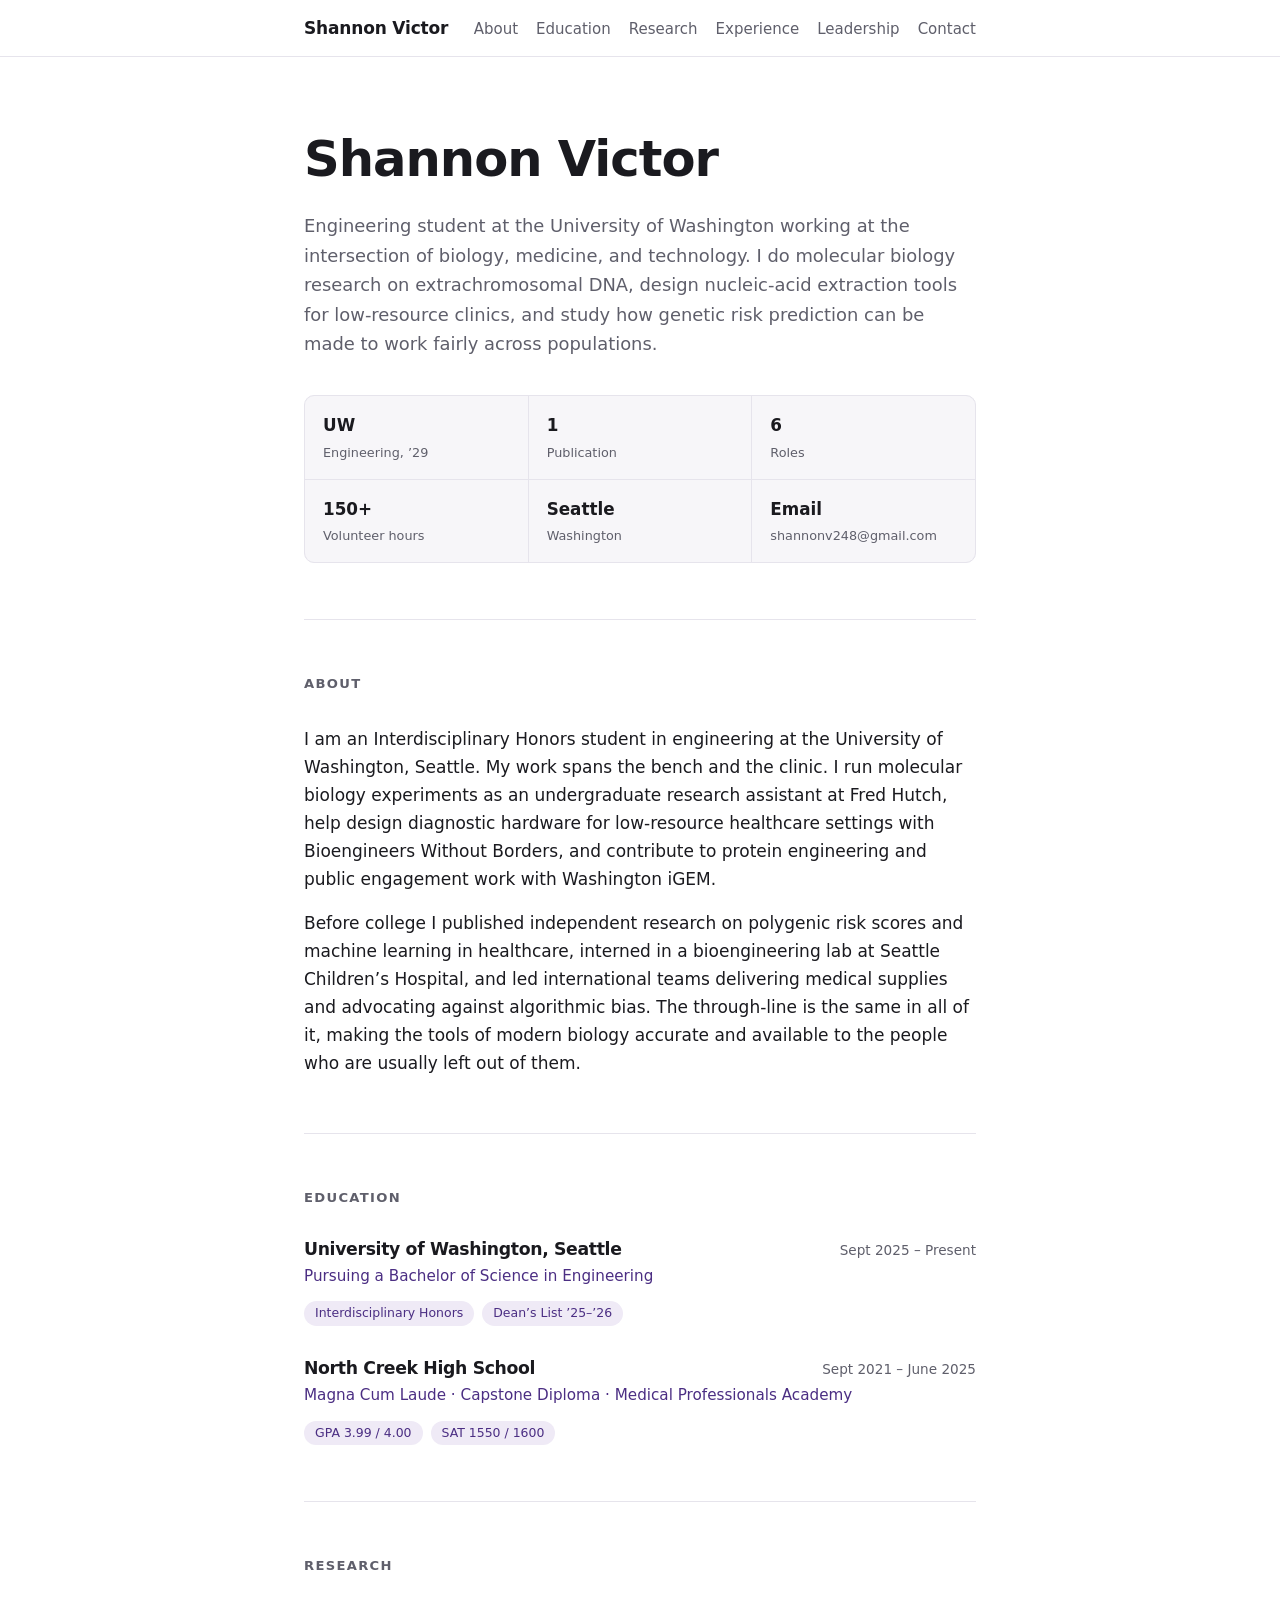
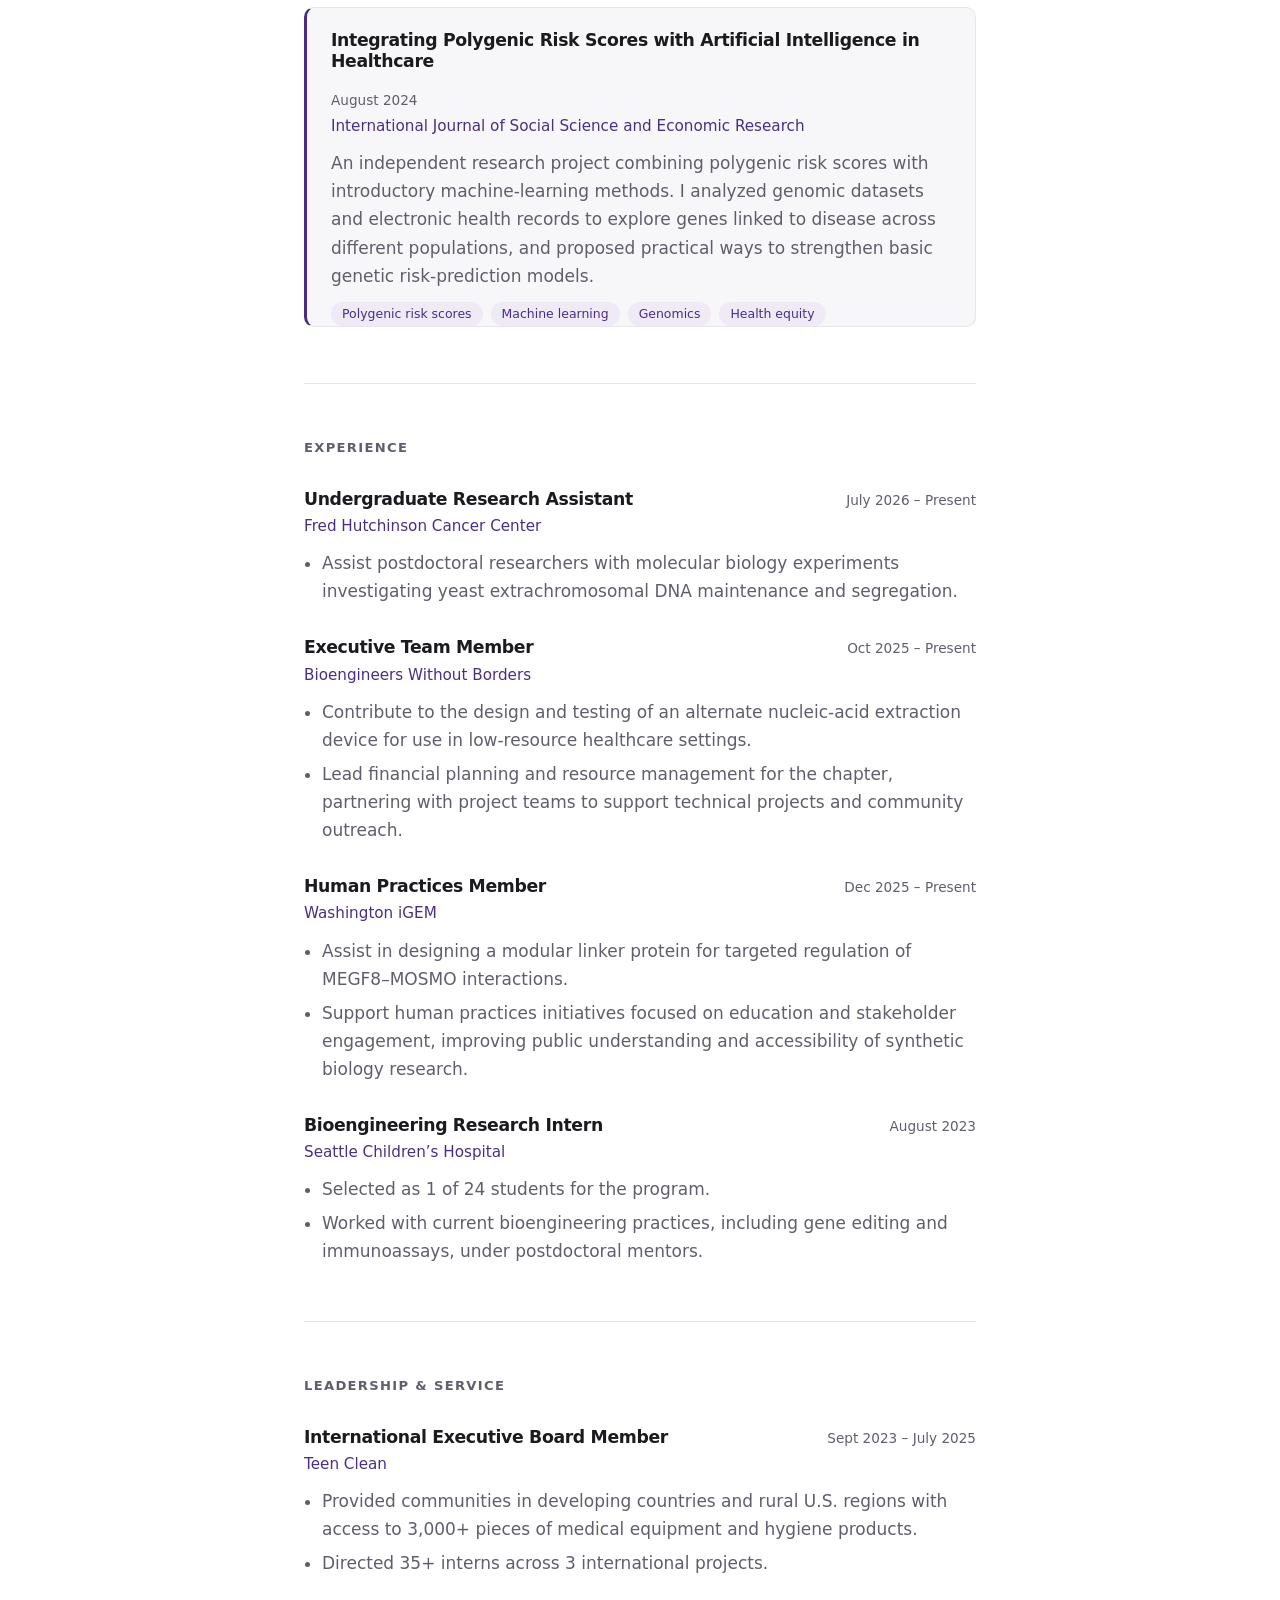
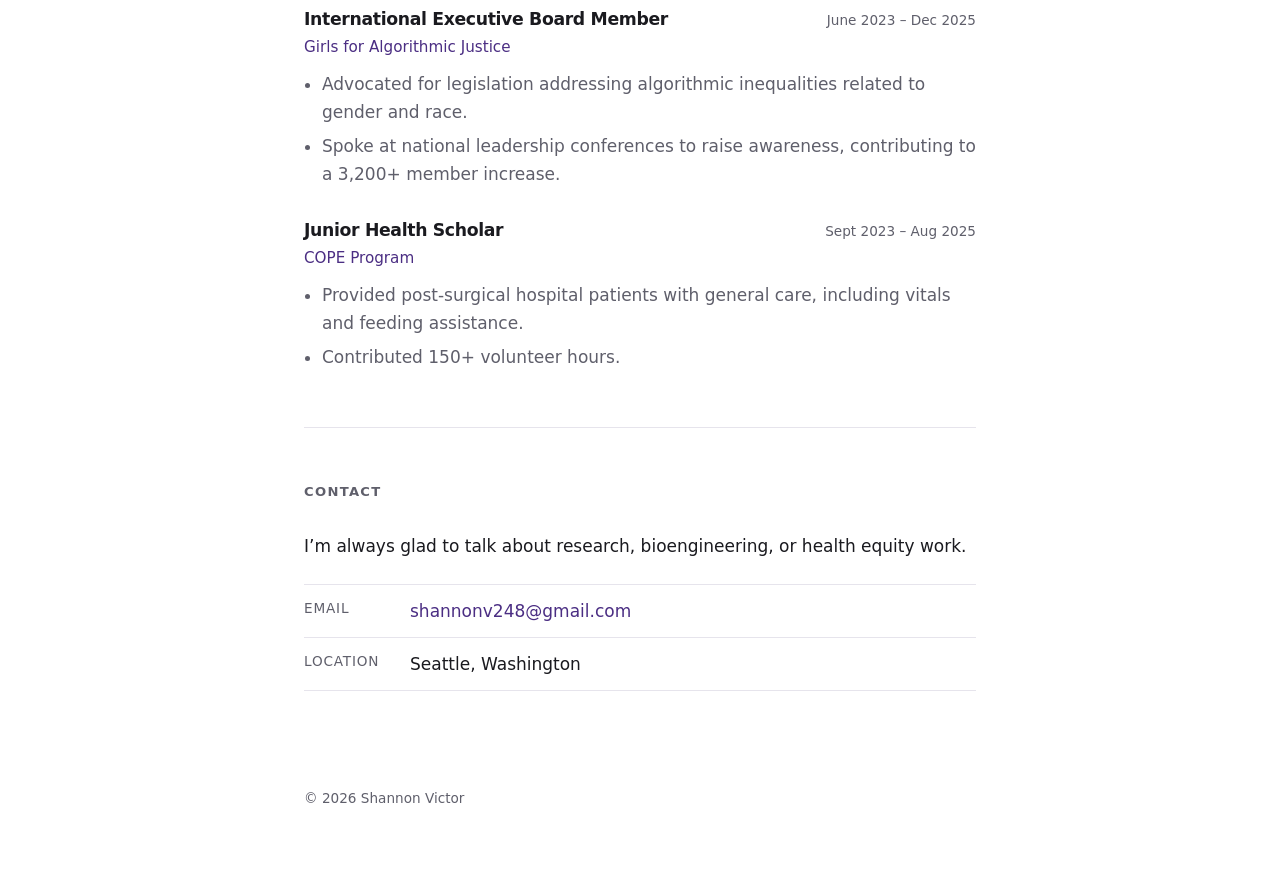
==== index.html @ d5a2d83b "first changes" ====
<!DOCTYPE html>
<html lang="en">
<head>
  <meta charset="utf-8">
  <meta name="viewport" content="width=device-width, initial-scale=1">
  <title>Shannon Victor</title>
  <meta name="description" content="Shannon Victor, an engineering student at the University of Washington. Research in genomics, synthetic biology, and accessible healthcare technology.">
  <meta property="og:title" content="Shannon Victor">
  <meta property="og:description" content="An engineering student at the University of Washington. Research in genomics, synthetic biology, and accessible healthcare technology.">
  <meta property="og:type" content="website">
  <link rel="stylesheet" href="style.css">
  <link rel="icon" href="data:image/svg+xml,<svg xmlns=%22http://www.w3.org/2000/svg%22 viewBox=%220 0 100 100%22><text y=%22.9em%22 font-size=%2290%22>🧬</text></svg>">
</head>
<body>
  <header class="site-header">
    <nav class="nav" aria-label="Main">
      <a class="nav-name" href="#top">Shannon Victor</a>
      <ul class="nav-links">
        <li><a href="#about">About</a></li>
        <li><a href="#education">Education</a></li>
        <li><a href="#research">Research</a></li>
        <li><a href="#experience">Experience</a></li>
        <li><a href="#leadership">Leadership</a></li>
        <li><a href="#contact">Contact</a></li>
      </ul>
    </nav>
  </header>

  <main id="top">
    <!-- Hero -->
    <section class="hero">
      <h1>Shannon Victor</h1>
      <p class="lede">
        Engineering student at the University of Washington working at the intersection of
        biology, medicine, and technology. I do molecular biology research on extrachromosomal
        DNA, design nucleic-acid extraction tools for low-resource clinics, and study how
        genetic risk prediction can be made to work fairly across populations.
      </p>
      <ul class="stats" aria-label="Quick facts">
        <li><span class="stat-value">UW</span><span class="stat-label">Engineering, ’29</span></li>
        <li><span class="stat-value">1</span><span class="stat-label">Publication</span></li>
        <li><span class="stat-value">6</span><span class="stat-label">Roles</span></li>
        <li><span class="stat-value">150+</span><span class="stat-label">Volunteer hours</span></li>
        <li><span class="stat-value">Seattle</span><span class="stat-label">Washington</span></li>
        <li><a href="mailto:shannonv248@gmail.com"><span class="stat-value">Email</span><span class="stat-label">shannonv248@gmail.com</span></a></li>
      </ul>
    </section>

    <!-- About -->
    <section id="about">
      <h2>About</h2>
      <div class="prose">
        <p>
          I am an Interdisciplinary Honors student in engineering at the University of Washington,
          Seattle. My work spans the bench and the clinic. I run molecular biology experiments as an
          undergraduate research assistant at Fred Hutch, help design diagnostic hardware for
          low-resource healthcare settings with Bioengineers Without Borders, and contribute to
          protein engineering and public engagement work with Washington iGEM.
        </p>
        <p>
          Before college I published independent research on polygenic risk scores and machine
          learning in healthcare, interned in a bioengineering lab at Seattle Children’s Hospital,
          and led international teams delivering medical supplies and advocating against algorithmic
          bias. The through-line is the same in all of it, making the tools of modern biology
          accurate and available to the people who are usually left out of them.
        </p>
      </div>
    </section>

    <!-- Education -->
    <section id="education">
      <h2>Education</h2>

      <article class="entry">
        <div class="entry-head">
          <h3>University of Washington, Seattle</h3>
          <span class="dates">Sept 2025 – Present</span>
        </div>
        <p class="org">Pursuing a Bachelor of Science in Engineering</p>
        <ul class="tags">
          <li>Interdisciplinary Honors</li>
          <li>Dean’s List ’25–’26</li>
        </ul>
      </article>

      <article class="entry">
        <div class="entry-head">
          <h3>North Creek High School</h3>
          <span class="dates">Sept 2021 – June 2025</span>
        </div>
        <p class="org">Magna Cum Laude · Capstone Diploma · Medical Professionals Academy</p>
        <ul class="tags">
          <li>GPA 3.99 / 4.00</li>
          <li>SAT 1550 / 1600</li>
        </ul>
      </article>
    </section>

    <!-- Research -->
    <section id="research">
      <h2>Research</h2>

      <article class="entry feature">
        <div class="entry-head">
          <h3>Integrating Polygenic Risk Scores with Artificial Intelligence in Healthcare</h3>
          <span class="dates">August 2024</span>
        </div>
        <p class="org">International Journal of Social Science and Economic Research</p>
        <p class="entry-body">
          An independent research project combining polygenic risk scores with introductory
          machine-learning methods. I analyzed genomic datasets and electronic health records to
          explore genes linked to disease across different populations, and proposed practical ways
          to strengthen basic genetic risk-prediction models.
        </p>
        <ul class="tags">
          <li>Polygenic risk scores</li>
          <li>Machine learning</li>
          <li>Genomics</li>
          <li>Health equity</li>
        </ul>
      </article>
    </section>

    <!-- Experience -->
    <section id="experience">
      <h2>Experience</h2>

      <article class="entry">
        <div class="entry-head">
          <h3>Undergraduate Research Assistant</h3>
          <span class="dates">July 2026 – Present</span>
        </div>
        <p class="org">Fred Hutchinson Cancer Center</p>
        <ul class="bullets">
          <li>Assist postdoctoral researchers with molecular biology experiments investigating yeast extrachromosomal DNA maintenance and segregation.</li>
        </ul>
      </article>

      <article class="entry">
        <div class="entry-head">
          <h3>Executive Team Member</h3>
          <span class="dates">Oct 2025 – Present</span>
        </div>
        <p class="org">Bioengineers Without Borders</p>
        <ul class="bullets">
          <li>Contribute to the design and testing of an alternate nucleic-acid extraction device for use in low-resource healthcare settings.</li>
          <li>Lead financial planning and resource management for the chapter, partnering with project teams to support technical projects and community outreach.</li>
        </ul>
      </article>

      <article class="entry">
        <div class="entry-head">
          <h3>Human Practices Member</h3>
          <span class="dates">Dec 2025 – Present</span>
        </div>
        <p class="org">Washington iGEM</p>
        <ul class="bullets">
          <li>Assist in designing a modular linker protein for targeted regulation of MEGF8–MOSMO interactions.</li>
          <li>Support human practices initiatives focused on education and stakeholder engagement, improving public understanding and accessibility of synthetic biology research.</li>
        </ul>
      </article>

      <article class="entry">
        <div class="entry-head">
          <h3>Bioengineering Research Intern</h3>
          <span class="dates">August 2023</span>
        </div>
        <p class="org">Seattle Children’s Hospital</p>
        <ul class="bullets">
          <li>Selected as 1 of 24 students for the program.</li>
          <li>Worked with current bioengineering practices, including gene editing and immunoassays, under postdoctoral mentors.</li>
        </ul>
      </article>
    </section>

    <!-- Leadership & Service -->
    <section id="leadership">
      <h2>Leadership &amp; Service</h2>

      <article class="entry">
        <div class="entry-head">
          <h3>International Executive Board Member</h3>
          <span class="dates">Sept 2023 – July 2025</span>
        </div>
        <p class="org">Teen Clean</p>
        <ul class="bullets">
          <li>Provided communities in developing countries and rural U.S. regions with access to 3,000+ pieces of medical equipment and hygiene products.</li>
          <li>Directed 35+ interns across 3 international projects.</li>
        </ul>
      </article>

      <article class="entry">
        <div class="entry-head">
          <h3>International Executive Board Member</h3>
          <span class="dates">June 2023 – Dec 2025</span>
        </div>
        <p class="org">Girls for Algorithmic Justice</p>
        <ul class="bullets">
          <li>Advocated for legislation addressing algorithmic inequalities related to gender and race.</li>
          <li>Spoke at national leadership conferences to raise awareness, contributing to a 3,200+ member increase.</li>
        </ul>
      </article>

      <article class="entry">
        <div class="entry-head">
          <h3>Junior Health Scholar</h3>
          <span class="dates">Sept 2023 – Aug 2025</span>
        </div>
        <p class="org">COPE Program</p>
        <ul class="bullets">
          <li>Provided post-surgical hospital patients with general care, including vitals and feeding assistance.</li>
          <li>Contributed 150+ volunteer hours.</li>
        </ul>
      </article>
    </section>

    <!-- Contact -->
    <section id="contact">
      <h2>Contact</h2>
      <div class="prose">
        <p>I’m always glad to talk about research, bioengineering, or health equity work.</p>
      </div>
      <ul class="contact-list">
        <li>
          <span class="contact-label">Email</span>
          <a href="mailto:shannonv248@gmail.com">shannonv248@gmail.com</a>
        </li>
        <li>
          <span class="contact-label">Location</span>
          <span>Seattle, Washington</span>
        </li>
      </ul>
    </section>
  </main>

  <footer>
    <p>© <span id="year">2026</span> Shannon Victor</p>
  </footer>

  <script>
    document.getElementById('year').textContent = new Date().getFullYear();
  </script>
</body>
</html>
---- style.css ----
/* ---- Tokens ---- */
:root {
  --bg: #ffffff;
  --bg-subtle: #f7f6f9;
  --text: #1a1a1f;
  --text-muted: #5f5f6b;
  --rule: #e6e4ec;
  --accent: #4b2e83;         /* UW purple */
  --accent-soft: #efeaf6;
  --max: 720px;
}

@media (prefers-color-scheme: dark) {
  :root {
    --bg: #131317;
    --bg-subtle: #1a1a20;
    --text: #eceaf0;
    --text-muted: #9d9bab;
    --rule: #2c2b34;
    --accent: #b9a3e3;
    --accent-soft: #241d33;
  }
}

*, *::before, *::after { box-sizing: border-box; }

body {
  margin: 0;
  background: var(--bg);
  color: var(--text);
  font-family: ui-sans-serif, system-ui, -apple-system, "Segoe UI", Helvetica, Arial, sans-serif;
  font-size: 17px;
  line-height: 1.65;
  -webkit-font-smoothing: antialiased;
}

a { color: var(--accent); text-decoration: none; }
a:hover { text-decoration: underline; }

/* ---- Header / nav ---- */
.site-header {
  position: sticky;
  top: 0;
  z-index: 10;
  background: color-mix(in srgb, var(--bg) 88%, transparent);
  backdrop-filter: blur(8px);
  border-bottom: 1px solid var(--rule);
}

.nav {
  max-width: var(--max);
  margin: 0 auto;
  padding: 14px 24px;
  display: flex;
  align-items: center;
  justify-content: space-between;
  gap: 16px;
  flex-wrap: wrap;
}

.nav-name {
  font-weight: 600;
  color: var(--text);
  letter-spacing: -0.01em;
}
.nav-name:hover { text-decoration: none; color: var(--accent); }

.nav-links {
  display: flex;
  gap: 18px;
  list-style: none;
  margin: 0;
  padding: 0;
  flex-wrap: wrap;
}

.nav-links a {
  color: var(--text-muted);
  font-size: 15px;
}
.nav-links a:hover { color: var(--accent); text-decoration: none; }

/* ---- Layout ---- */
main {
  max-width: var(--max);
  margin: 0 auto;
  padding: 0 24px;
}

section { padding: 56px 0; border-bottom: 1px solid var(--rule); }
section:last-of-type { border-bottom: none; }

h1, h2, h3 { letter-spacing: -0.02em; line-height: 1.25; }

/* ---- Hero ---- */
.hero { padding-top: 72px; }

.hero h1 {
  font-size: clamp(2.2rem, 6vw, 3.1rem);
  margin: 0 0 20px;
}

.lede {
  font-size: 1.12rem;
  color: var(--text-muted);
  margin: 0 0 36px;
  max-width: 62ch;
}

.stats {
  list-style: none;
  margin: 0;
  padding: 0;
  display: grid;
  grid-template-columns: repeat(3, 1fr);
  gap: 1px;
  background: var(--rule);
  border: 1px solid var(--rule);
  border-radius: 10px;
  overflow: hidden;
}

.stats li { background: var(--bg-subtle); padding: 16px 18px; }
.stats a { display: block; color: inherit; }
.stats a:hover { text-decoration: none; }
.stats a:hover .stat-value { color: var(--accent); }

.stat-value {
  display: block;
  font-weight: 600;
  font-size: 1.05rem;
}

.stat-label {
  display: block;
  font-size: 0.8rem;
  color: var(--text-muted);
  margin-top: 2px;
  overflow-wrap: anywhere;
}

/* ---- Sections ---- */
h2 {
  font-size: 0.82rem;
  text-transform: uppercase;
  letter-spacing: 0.1em;
  color: var(--text-muted);
  font-weight: 600;
  margin: 0 0 32px;
}

.prose p { margin: 0 0 16px; max-width: 65ch; }
.prose p:last-child { margin-bottom: 0; }

/* ---- Entries ---- */
.entry { padding: 0 0 32px; }
.entry:last-child { padding-bottom: 0; }

.entry-head {
  display: flex;
  align-items: baseline;
  justify-content: space-between;
  gap: 16px;
  flex-wrap: wrap;
}

.entry h3 {
  font-size: 1.08rem;
  font-weight: 600;
  margin: 0;
}

.dates {
  font-size: 0.85rem;
  color: var(--text-muted);
  white-space: nowrap;
  font-variant-numeric: tabular-nums;
}

.org {
  margin: 3px 0 10px;
  color: var(--accent);
  font-size: 0.95rem;
}

.entry-body { margin: 0 0 12px; color: var(--text-muted); max-width: 65ch; }

.bullets {
  margin: 0;
  padding-left: 18px;
  color: var(--text-muted);
}
.bullets li { margin-bottom: 6px; max-width: 64ch; }
.bullets li:last-child { margin-bottom: 0; }

.feature {
  background: var(--bg-subtle);
  border: 1px solid var(--rule);
  border-left: 3px solid var(--accent);
  border-radius: 10px;
  padding: 22px 24px;
}

/* ---- Tags ---- */
.tags {
  list-style: none;
  display: flex;
  flex-wrap: wrap;
  gap: 8px;
  margin: 12px 0 0;
  padding: 0;
}

.tags li {
  font-size: 0.78rem;
  color: var(--accent);
  background: var(--accent-soft);
  border-radius: 999px;
  padding: 3px 11px;
  line-height: 1.5;
}

/* ---- Contact ---- */
.contact-list {
  list-style: none;
  margin: 24px 0 0;
  padding: 0;
}

.contact-list li {
  display: flex;
  gap: 16px;
  padding: 12px 0;
  border-top: 1px solid var(--rule);
}
.contact-list li:last-child { border-bottom: 1px solid var(--rule); }

.contact-label {
  flex: 0 0 90px;
  color: var(--text-muted);
  font-size: 0.85rem;
  text-transform: uppercase;
  letter-spacing: 0.06em;
}

/* ---- Footer ---- */
footer {
  max-width: var(--max);
  margin: 0 auto;
  padding: 40px 24px 64px;
  color: var(--text-muted);
  font-size: 0.85rem;
}
footer p { margin: 0; }

/* ---- Small screens ---- */
@media (max-width: 620px) {
  .stats { grid-template-columns: repeat(2, 1fr); }
  .nav { justify-content: center; }
  .dates { white-space: normal; }
}

/* ---- Print (so the page prints like a clean CV) ---- */
@media print {
  .site-header { display: none; }
  section { padding: 20px 0; break-inside: avoid; }
  .feature { border-left-color: #000; }
  body { font-size: 11pt; color: #000; background: #fff; }
}
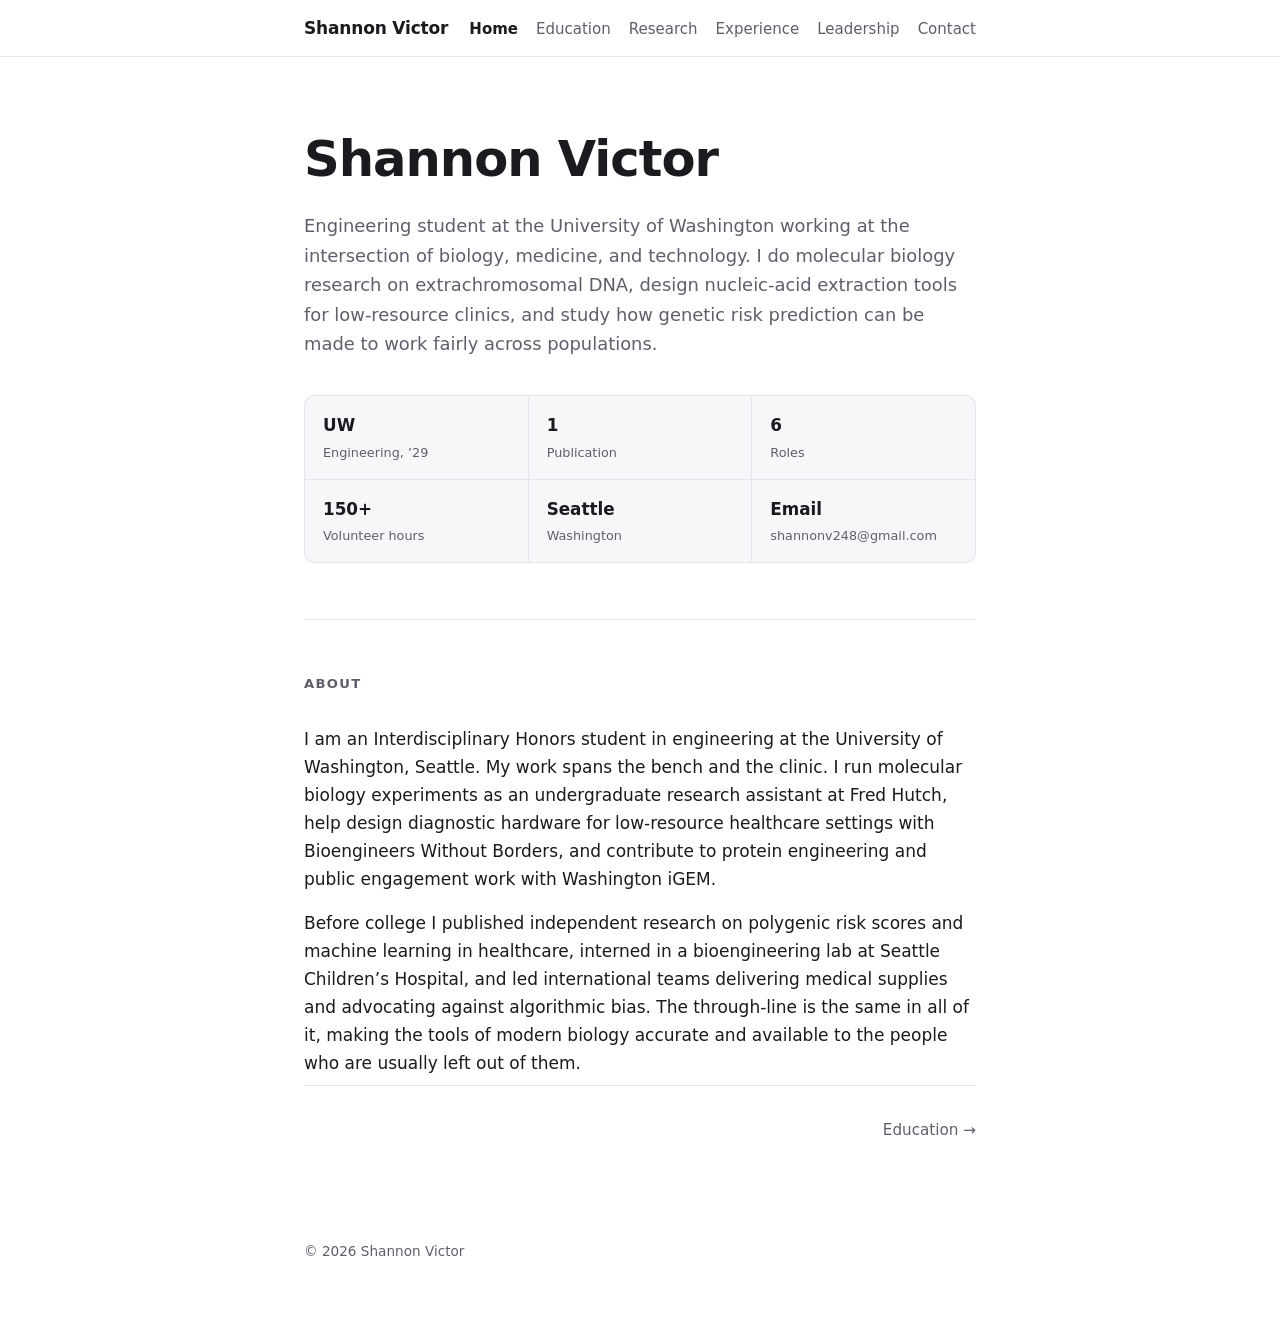
==== commit b73853bb: "Split single page into separate pages" ====
--- a/index.html
+++ b/index.html
@@ -14,20 +14,19 @@
 <body>
   <header class="site-header">
     <nav class="nav" aria-label="Main">
-      <a class="nav-name" href="#top">Shannon Victor</a>
+      <a class="nav-name" href="index.html">Shannon Victor</a>
       <ul class="nav-links">
-        <li><a href="#about">About</a></li>
-        <li><a href="#education">Education</a></li>
-        <li><a href="#research">Research</a></li>
-        <li><a href="#experience">Experience</a></li>
-        <li><a href="#leadership">Leadership</a></li>
-        <li><a href="#contact">Contact</a></li>
+        <li><a href="index.html" class="active">Home</a></li>
+        <li><a href="education.html">Education</a></li>
+        <li><a href="research.html">Research</a></li>
+        <li><a href="experience.html">Experience</a></li>
+        <li><a href="leadership.html">Leadership</a></li>
+        <li><a href="contact.html">Contact</a></li>
       </ul>
     </nav>
   </header>
 
   <main id="top">
-    <!-- Hero -->
     <section class="hero">
       <h1>Shannon Victor</h1>
       <p class="lede">
@@ -46,7 +45,6 @@
       </ul>
     </section>
 
-    <!-- About -->
     <section id="about">
       <h2>About</h2>
       <div class="prose">
@@ -65,171 +63,10 @@
           accurate and available to the people who are usually left out of them.
         </p>
       </div>
-    </section>
-
-    <!-- Education -->
-    <section id="education">
-      <h2>Education</h2>
-
-      <article class="entry">
-        <div class="entry-head">
-          <h3>University of Washington, Seattle</h3>
-          <span class="dates">Sept 2025 – Present</span>
-        </div>
-        <p class="org">Pursuing a Bachelor of Science in Engineering</p>
-        <ul class="tags">
-          <li>Interdisciplinary Honors</li>
-          <li>Dean’s List ’25–’26</li>
-        </ul>
-      </article>
-
-      <article class="entry">
-        <div class="entry-head">
-          <h3>North Creek High School</h3>
-          <span class="dates">Sept 2021 – June 2025</span>
-        </div>
-        <p class="org">Magna Cum Laude · Capstone Diploma · Medical Professionals Academy</p>
-        <ul class="tags">
-          <li>GPA 3.99 / 4.00</li>
-          <li>SAT 1550 / 1600</li>
-        </ul>
-      </article>
-    </section>
-
-    <!-- Research -->
-    <section id="research">
-      <h2>Research</h2>
-
-      <article class="entry feature">
-        <div class="entry-head">
-          <h3>Integrating Polygenic Risk Scores with Artificial Intelligence in Healthcare</h3>
-          <span class="dates">August 2024</span>
-        </div>
-        <p class="org">International Journal of Social Science and Economic Research</p>
-        <p class="entry-body">
-          An independent research project combining polygenic risk scores with introductory
-          machine-learning methods. I analyzed genomic datasets and electronic health records to
-          explore genes linked to disease across different populations, and proposed practical ways
-          to strengthen basic genetic risk-prediction models.
-        </p>
-        <ul class="tags">
-          <li>Polygenic risk scores</li>
-          <li>Machine learning</li>
-          <li>Genomics</li>
-          <li>Health equity</li>
-        </ul>
-      </article>
-    </section>
-
-    <!-- Experience -->
-    <section id="experience">
-      <h2>Experience</h2>
-
-      <article class="entry">
-        <div class="entry-head">
-          <h3>Undergraduate Research Assistant</h3>
-          <span class="dates">July 2026 – Present</span>
-        </div>
-        <p class="org">Fred Hutchinson Cancer Center</p>
-        <ul class="bullets">
-          <li>Assist postdoctoral researchers with molecular biology experiments investigating yeast extrachromosomal DNA maintenance and segregation.</li>
-        </ul>
-      </article>
-
-      <article class="entry">
-        <div class="entry-head">
-          <h3>Executive Team Member</h3>
-          <span class="dates">Oct 2025 – Present</span>
-        </div>
-        <p class="org">Bioengineers Without Borders</p>
-        <ul class="bullets">
-          <li>Contribute to the design and testing of an alternate nucleic-acid extraction device for use in low-resource healthcare settings.</li>
-          <li>Lead financial planning and resource management for the chapter, partnering with project teams to support technical projects and community outreach.</li>
-        </ul>
-      </article>
-
-      <article class="entry">
-        <div class="entry-head">
-          <h3>Human Practices Member</h3>
-          <span class="dates">Dec 2025 – Present</span>
-        </div>
-        <p class="org">Washington iGEM</p>
-        <ul class="bullets">
-          <li>Assist in designing a modular linker protein for targeted regulation of MEGF8–MOSMO interactions.</li>
-          <li>Support human practices initiatives focused on education and stakeholder engagement, improving public understanding and accessibility of synthetic biology research.</li>
-        </ul>
-      </article>
-
-      <article class="entry">
-        <div class="entry-head">
-          <h3>Bioengineering Research Intern</h3>
-          <span class="dates">August 2023</span>
-        </div>
-        <p class="org">Seattle Children’s Hospital</p>
-        <ul class="bullets">
-          <li>Selected as 1 of 24 students for the program.</li>
-          <li>Worked with current bioengineering practices, including gene editing and immunoassays, under postdoctoral mentors.</li>
-        </ul>
-      </article>
-    </section>
-
-    <!-- Leadership & Service -->
-    <section id="leadership">
-      <h2>Leadership &amp; Service</h2>
-
-      <article class="entry">
-        <div class="entry-head">
-          <h3>International Executive Board Member</h3>
-          <span class="dates">Sept 2023 – July 2025</span>
-        </div>
-        <p class="org">Teen Clean</p>
-        <ul class="bullets">
-          <li>Provided communities in developing countries and rural U.S. regions with access to 3,000+ pieces of medical equipment and hygiene products.</li>
-          <li>Directed 35+ interns across 3 international projects.</li>
-        </ul>
-      </article>
-
-      <article class="entry">
-        <div class="entry-head">
-          <h3>International Executive Board Member</h3>
-          <span class="dates">June 2023 – Dec 2025</span>
-        </div>
-        <p class="org">Girls for Algorithmic Justice</p>
-        <ul class="bullets">
-          <li>Advocated for legislation addressing algorithmic inequalities related to gender and race.</li>
-          <li>Spoke at national leadership conferences to raise awareness, contributing to a 3,200+ member increase.</li>
-        </ul>
-      </article>
-
-      <article class="entry">
-        <div class="entry-head">
-          <h3>Junior Health Scholar</h3>
-          <span class="dates">Sept 2023 – Aug 2025</span>
-        </div>
-        <p class="org">COPE Program</p>
-        <ul class="bullets">
-          <li>Provided post-surgical hospital patients with general care, including vitals and feeding assistance.</li>
-          <li>Contributed 150+ volunteer hours.</li>
-        </ul>
-      </article>
-    </section>
-
-    <!-- Contact -->
-    <section id="contact">
-      <h2>Contact</h2>
-      <div class="prose">
-        <p>I’m always glad to talk about research, bioengineering, or health equity work.</p>
+      <div class="page-nav">
+        <span class="spacer"></span>
+        <a href="education.html">Education →</a>
       </div>
-      <ul class="contact-list">
-        <li>
-          <span class="contact-label">Email</span>
-          <a href="mailto:shannonv248@gmail.com">shannonv248@gmail.com</a>
-        </li>
-        <li>
-          <span class="contact-label">Location</span>
-          <span>Seattle, Washington</span>
-        </li>
-      </ul>
     </section>
   </main>
 
@@ -237,8 +74,6 @@
     <p>© <span id="year">2026</span> Shannon Victor</p>
   </footer>
 
-  <script>
-    document.getElementById('year').textContent = new Date().getFullYear();
-  </script>
+  <script>document.getElementById('year').textContent = new Date().getFullYear();</script>
 </body>
 </html>
--- a/style.css
+++ b/style.css
@@ -79,6 +79,7 @@
   font-size: 15px;
 }
 .nav-links a:hover { color: var(--accent); text-decoration: none; }
+.nav-links a.active { color: var(--text); font-weight: 600; }
 
 /* ---- Layout ---- */
 main {
@@ -99,6 +100,35 @@
   font-size: clamp(2.2rem, 6vw, 3.1rem);
   margin: 0 0 20px;
 }
+
+/* ---- Interior page header ---- */
+.page { padding-top: 64px; }
+
+.page-title {
+  font-size: clamp(1.8rem, 5vw, 2.4rem);
+  margin: 0 0 8px;
+}
+
+.page-intro {
+  color: var(--text-muted);
+  font-size: 1.05rem;
+  margin: 0 0 40px;
+  max-width: 60ch;
+}
+
+.page-nav {
+  margin-top: 8px;
+  padding-top: 32px;
+  border-top: 1px solid var(--rule);
+  display: flex;
+  justify-content: space-between;
+  gap: 16px;
+  flex-wrap: wrap;
+  font-size: 0.95rem;
+}
+.page-nav a { color: var(--text-muted); }
+.page-nav a:hover { color: var(--accent); text-decoration: none; }
+.page-nav .spacer { flex: 1; }
 
 .lede {
   font-size: 1.12rem;
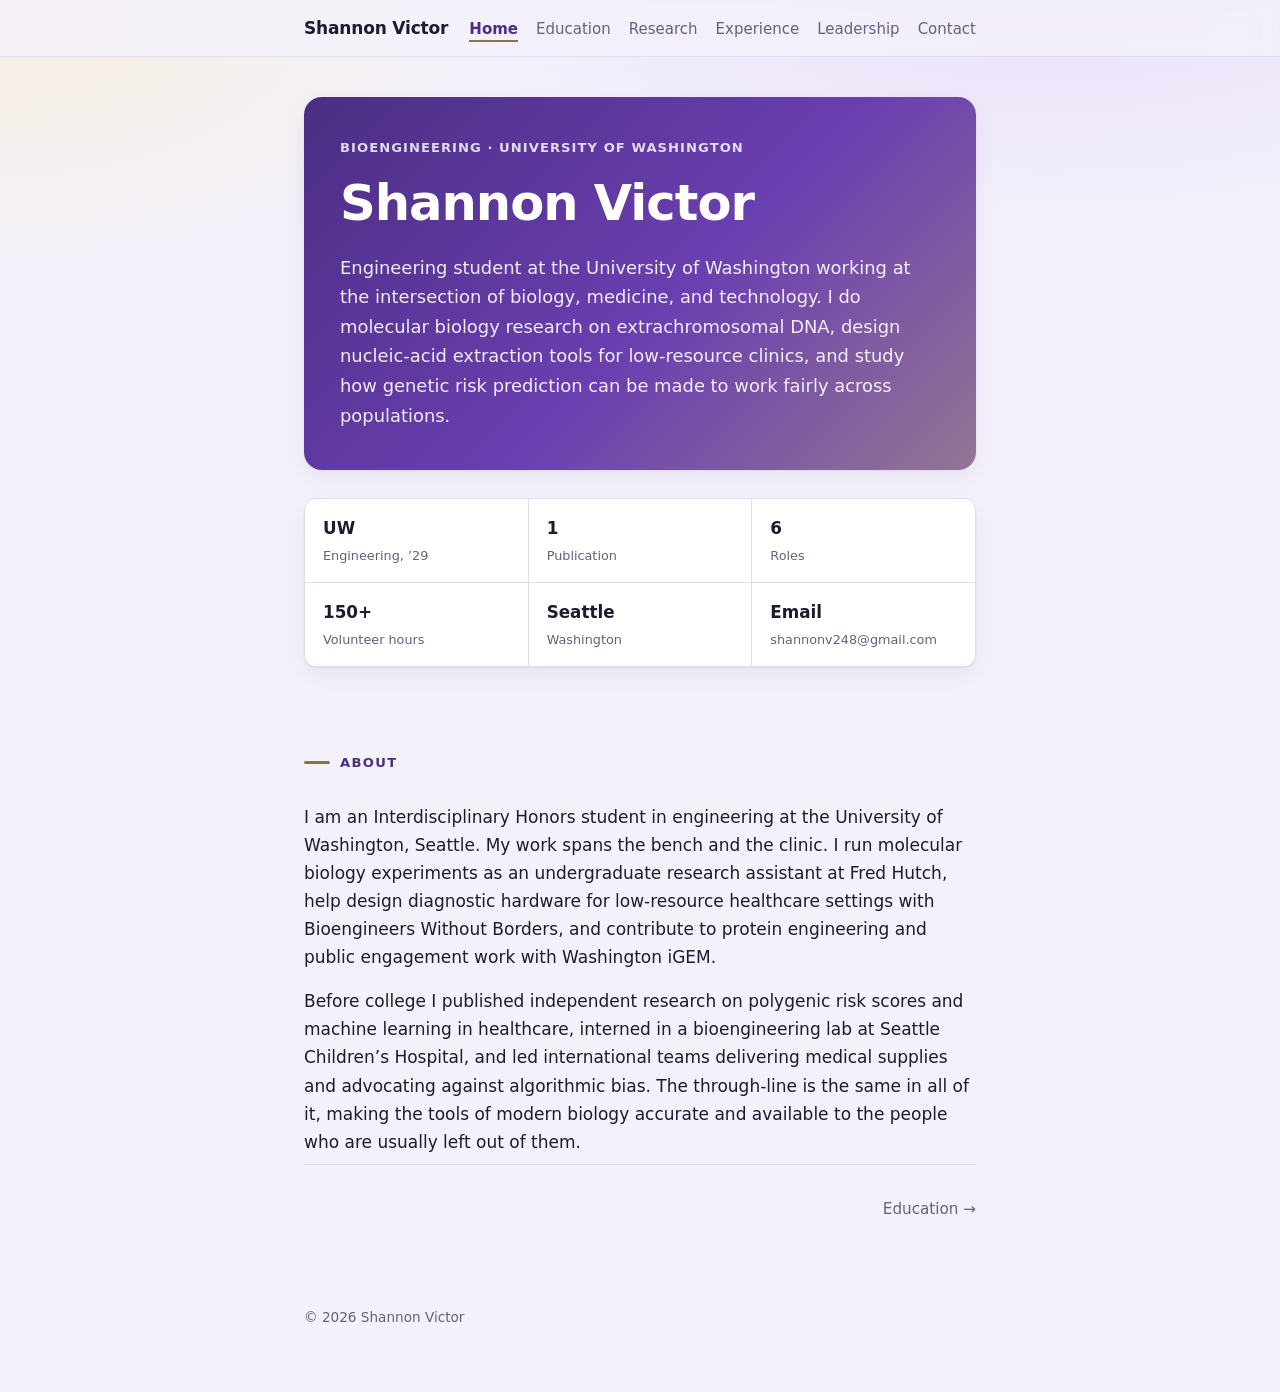
==== commit b4b34d0c: "Add themed color palette, gradient hero, and card styling" ====
--- a/index.html
+++ b/index.html
@@ -28,13 +28,16 @@
 
   <main id="top">
     <section class="hero">
-      <h1>Shannon Victor</h1>
-      <p class="lede">
-        Engineering student at the University of Washington working at the intersection of
-        biology, medicine, and technology. I do molecular biology research on extrachromosomal
-        DNA, design nucleic-acid extraction tools for low-resource clinics, and study how
-        genetic risk prediction can be made to work fairly across populations.
-      </p>
+      <div class="hero-panel">
+        <p class="eyebrow">Bioengineering · University of Washington</p>
+        <h1>Shannon Victor</h1>
+        <p class="lede">
+          Engineering student at the University of Washington working at the intersection of
+          biology, medicine, and technology. I do molecular biology research on extrachromosomal
+          DNA, design nucleic-acid extraction tools for low-resource clinics, and study how
+          genetic risk prediction can be made to work fairly across populations.
+        </p>
+      </div>
       <ul class="stats" aria-label="Quick facts">
         <li><span class="stat-value">UW</span><span class="stat-label">Engineering, ’29</span></li>
         <li><span class="stat-value">1</span><span class="stat-label">Publication</span></li>
--- a/style.css
+++ b/style.css
@@ -1,24 +1,38 @@
 /* ---- Tokens ---- */
 :root {
-  --bg: #ffffff;
-  --bg-subtle: #f7f6f9;
-  --text: #1a1a1f;
-  --text-muted: #5f5f6b;
-  --rule: #e6e4ec;
+  --bg: #f4f1fb;             /* soft lavender page tint */
+  --surface: #ffffff;        /* cards / raised panels */
+  --bg-subtle: #efeaf7;
+  --text: #201a2e;
+  --text-muted: #66607a;
+  --rule: #e2dcf0;
   --accent: #4b2e83;         /* UW purple */
-  --accent-soft: #efeaf6;
+  --accent-soft: #ece4f8;
+  --gold: #85754e;           /* UW gold, darkened for contrast */
+  --gold-soft: #f4edda;
+  --hero-grad: linear-gradient(135deg, #4b2e83 0%, #6a3fb0 55%, #b7a57a 140%);
+  --page-grad: radial-gradient(1100px 520px at 82% -8%, #e7dcfa 0%, transparent 60%),
+               radial-gradient(900px 500px at 0% 0%, #f6eede 0%, transparent 55%);
+  --shadow: 0 1px 2px rgba(35, 20, 70, .05), 0 8px 24px rgba(35, 20, 70, .06);
   --max: 720px;
 }
 
 @media (prefers-color-scheme: dark) {
   :root {
-    --bg: #131317;
-    --bg-subtle: #1a1a20;
-    --text: #eceaf0;
-    --text-muted: #9d9bab;
-    --rule: #2c2b34;
-    --accent: #b9a3e3;
-    --accent-soft: #241d33;
+    --bg: #100e16;
+    --surface: #1a1723;
+    --bg-subtle: #201b2c;
+    --text: #ece9f4;
+    --text-muted: #a49dba;
+    --rule: #2f2942;
+    --accent: #c3abee;
+    --accent-soft: #271f3a;
+    --gold: #d8c48f;
+    --gold-soft: #2c2519;
+    --hero-grad: linear-gradient(135deg, #2b1a4d 0%, #4b2e83 55%, #7a6a44 150%);
+    --page-grad: radial-gradient(1100px 520px at 82% -8%, #241a3d 0%, transparent 60%),
+                 radial-gradient(900px 500px at 0% 0%, #211c14 0%, transparent 55%);
+    --shadow: 0 1px 2px rgba(0, 0, 0, .3), 0 10px 30px rgba(0, 0, 0, .35);
   }
 }
 
@@ -26,7 +40,8 @@
 
 body {
   margin: 0;
-  background: var(--bg);
+  background: var(--page-grad), var(--bg);
+  background-attachment: fixed;
   color: var(--text);
   font-family: ui-sans-serif, system-ui, -apple-system, "Segoe UI", Helvetica, Arial, sans-serif;
   font-size: 17px;
@@ -42,8 +57,8 @@
   position: sticky;
   top: 0;
   z-index: 10;
-  background: color-mix(in srgb, var(--bg) 88%, transparent);
-  backdrop-filter: blur(8px);
+  background: color-mix(in srgb, var(--bg) 82%, transparent);
+  backdrop-filter: blur(10px);
   border-bottom: 1px solid var(--rule);
 }
 
@@ -79,7 +94,12 @@
   font-size: 15px;
 }
 .nav-links a:hover { color: var(--accent); text-decoration: none; }
-.nav-links a.active { color: var(--text); font-weight: 600; }
+.nav-links a.active {
+  color: var(--accent);
+  font-weight: 600;
+  border-bottom: 2px solid var(--gold);
+  padding-bottom: 2px;
+}
 
 /* ---- Layout ---- */
 main {
@@ -88,17 +108,42 @@
   padding: 0 24px;
 }
 
-section { padding: 56px 0; border-bottom: 1px solid var(--rule); }
-section:last-of-type { border-bottom: none; }
+section { padding: 44px 0; }
 
 h1, h2, h3 { letter-spacing: -0.02em; line-height: 1.25; }
 
 /* ---- Hero ---- */
-.hero { padding-top: 72px; }
-
-.hero h1 {
+.hero { padding-top: 40px; }
+
+.hero-panel {
+  background: var(--hero-grad);
+  border-radius: 18px;
+  padding: 40px 36px;
+  margin-bottom: 28px;
+  box-shadow: var(--shadow);
+  color: #fff;
+}
+
+.eyebrow {
+  margin: 0 0 14px;
+  font-size: 0.82rem;
+  letter-spacing: 0.08em;
+  text-transform: uppercase;
+  color: rgba(255, 255, 255, .82);
+  font-weight: 600;
+}
+
+.hero-panel h1 {
   font-size: clamp(2.2rem, 6vw, 3.1rem);
-  margin: 0 0 20px;
+  margin: 0 0 18px;
+  color: #fff;
+}
+
+.hero-panel .lede {
+  font-size: 1.12rem;
+  color: rgba(255, 255, 255, .9);
+  margin: 0;
+  max-width: 60ch;
 }
 
 /* ---- Interior page header ---- */
@@ -146,11 +191,12 @@
   gap: 1px;
   background: var(--rule);
   border: 1px solid var(--rule);
-  border-radius: 10px;
+  border-radius: 12px;
   overflow: hidden;
-}
-
-.stats li { background: var(--bg-subtle); padding: 16px 18px; }
+  box-shadow: var(--shadow);
+}
+
+.stats li { background: var(--surface); padding: 16px 18px; }
 .stats a { display: block; color: inherit; }
 .stats a:hover { text-decoration: none; }
 .stats a:hover .stat-value { color: var(--accent); }
@@ -174,17 +220,47 @@
   font-size: 0.82rem;
   text-transform: uppercase;
   letter-spacing: 0.1em;
-  color: var(--text-muted);
-  font-weight: 600;
+  color: var(--accent);
+  font-weight: 700;
   margin: 0 0 32px;
+  display: flex;
+  align-items: center;
+  gap: 10px;
+}
+h2::before {
+  content: "";
+  width: 26px;
+  height: 3px;
+  border-radius: 2px;
+  background: var(--gold);
+}
+
+.page-title {
+  background: linear-gradient(90deg, var(--accent), #7a52c4);
+  -webkit-background-clip: text;
+  background-clip: text;
+  color: transparent;
 }
 
 .prose p { margin: 0 0 16px; max-width: 65ch; }
 .prose p:last-child { margin-bottom: 0; }
 
 /* ---- Entries ---- */
-.entry { padding: 0 0 32px; }
-.entry:last-child { padding-bottom: 0; }
+.entry {
+  background: var(--surface);
+  border: 1px solid var(--rule);
+  border-left: 3px solid var(--accent);
+  border-radius: 14px;
+  padding: 20px 24px;
+  margin-bottom: 16px;
+  box-shadow: var(--shadow);
+  transition: transform .15s ease, box-shadow .15s ease;
+}
+.entry:last-child { margin-bottom: 0; }
+.entry:hover {
+  transform: translateY(-2px);
+  box-shadow: 0 2px 4px rgba(35, 20, 70, .06), 0 14px 34px rgba(35, 20, 70, .12);
+}
 
 .entry-head {
   display: flex;
@@ -224,11 +300,8 @@
 .bullets li:last-child { margin-bottom: 0; }
 
 .feature {
-  background: var(--bg-subtle);
-  border: 1px solid var(--rule);
-  border-left: 3px solid var(--accent);
-  border-radius: 10px;
-  padding: 22px 24px;
+  background: linear-gradient(180deg, var(--gold-soft), var(--surface) 70%);
+  border-left: 3px solid var(--gold);
 }
 
 /* ---- Tags ---- */
@@ -294,6 +367,12 @@
 @media print {
   .site-header { display: none; }
   section { padding: 20px 0; break-inside: avoid; }
+  .entry { break-inside: avoid; box-shadow: none; border-left-color: #000; }
   .feature { border-left-color: #000; }
   body { font-size: 11pt; color: #000; background: #fff; }
-}
+  .hero-panel { background: none; color: #000; box-shadow: none; padding: 0; }
+  .hero-panel h1, .hero-panel .lede { color: #000; }
+  .eyebrow { color: #000; }
+  .page-title { color: #000; -webkit-text-fill-color: #000; }
+  .stats { box-shadow: none; }
+}
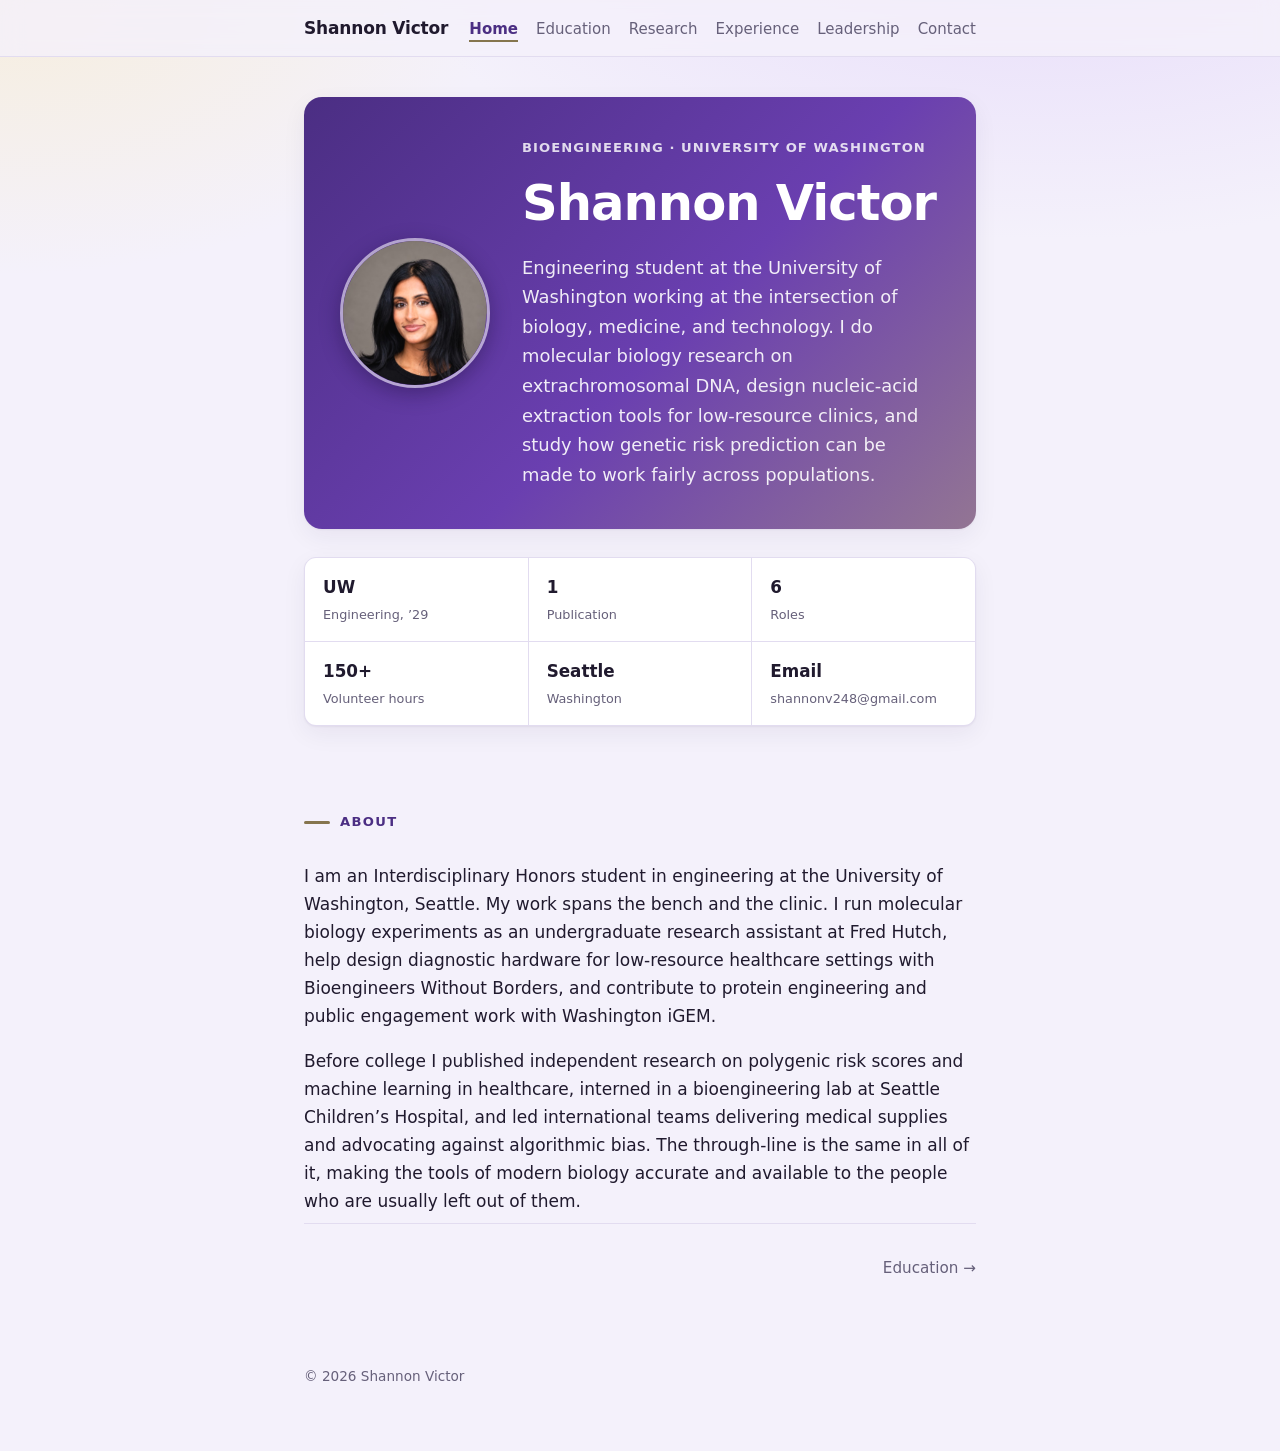
==== commit 4aa7ea4f: "Add headshot to hero" ====
--- a/index.html
+++ b/index.html
@@ -29,14 +29,18 @@
   <main id="top">
     <section class="hero">
       <div class="hero-panel">
-        <p class="eyebrow">Bioengineering · University of Washington</p>
-        <h1>Shannon Victor</h1>
-        <p class="lede">
-          Engineering student at the University of Washington working at the intersection of
-          biology, medicine, and technology. I do molecular biology research on extrachromosomal
-          DNA, design nucleic-acid extraction tools for low-resource clinics, and study how
-          genetic risk prediction can be made to work fairly across populations.
-        </p>
+        <img class="headshot" src="headshot.png" width="150" height="150"
+             alt="Portrait of Shannon Victor">
+        <div class="hero-text">
+          <p class="eyebrow">Bioengineering · University of Washington</p>
+          <h1>Shannon Victor</h1>
+          <p class="lede">
+            Engineering student at the University of Washington working at the intersection of
+            biology, medicine, and technology. I do molecular biology research on extrachromosomal
+            DNA, design nucleic-acid extraction tools for low-resource clinics, and study how
+            genetic risk prediction can be made to work fairly across populations.
+          </p>
+        </div>
       </div>
       <ul class="stats" aria-label="Quick facts">
         <li><span class="stat-value">UW</span><span class="stat-label">Engineering, ’29</span></li>
--- a/style.css
+++ b/style.css
@@ -122,7 +122,22 @@
   margin-bottom: 28px;
   box-shadow: var(--shadow);
   color: #fff;
-}
+  display: flex;
+  align-items: center;
+  gap: 32px;
+}
+
+.headshot {
+  flex: 0 0 auto;
+  width: 150px;
+  height: 150px;
+  border-radius: 50%;
+  object-fit: cover;
+  border: 3px solid rgba(255, 255, 255, .55);
+  box-shadow: 0 6px 20px rgba(20, 10, 45, .35);
+}
+
+.hero-text { min-width: 0; }
 
 .eyebrow {
   margin: 0 0 14px;
@@ -361,6 +376,9 @@
   .stats { grid-template-columns: repeat(2, 1fr); }
   .nav { justify-content: center; }
   .dates { white-space: normal; }
+  .hero-panel { flex-direction: column; text-align: center; gap: 20px; padding: 32px 24px; }
+  .headshot { width: 128px; height: 128px; }
+  .hero-panel .lede { margin-left: auto; margin-right: auto; }
 }
 
 /* ---- Print (so the page prints like a clean CV) ---- */
